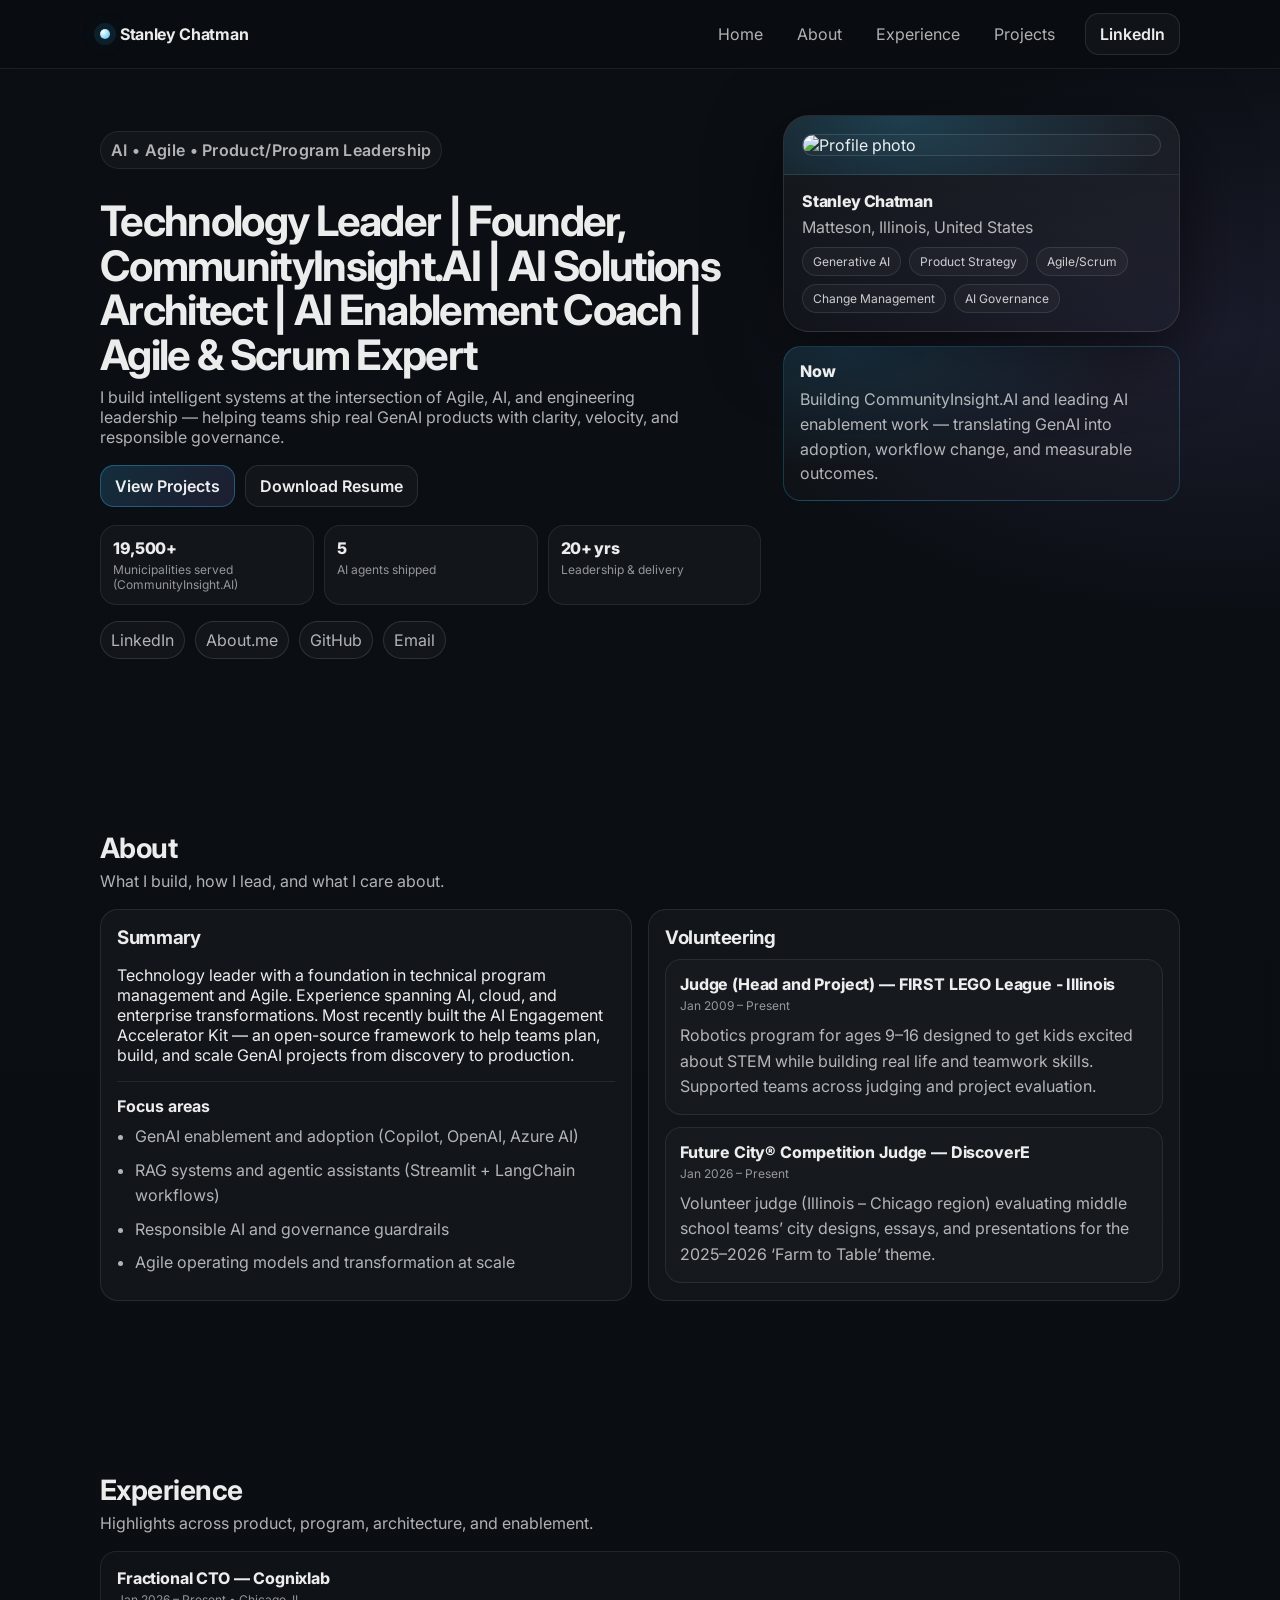
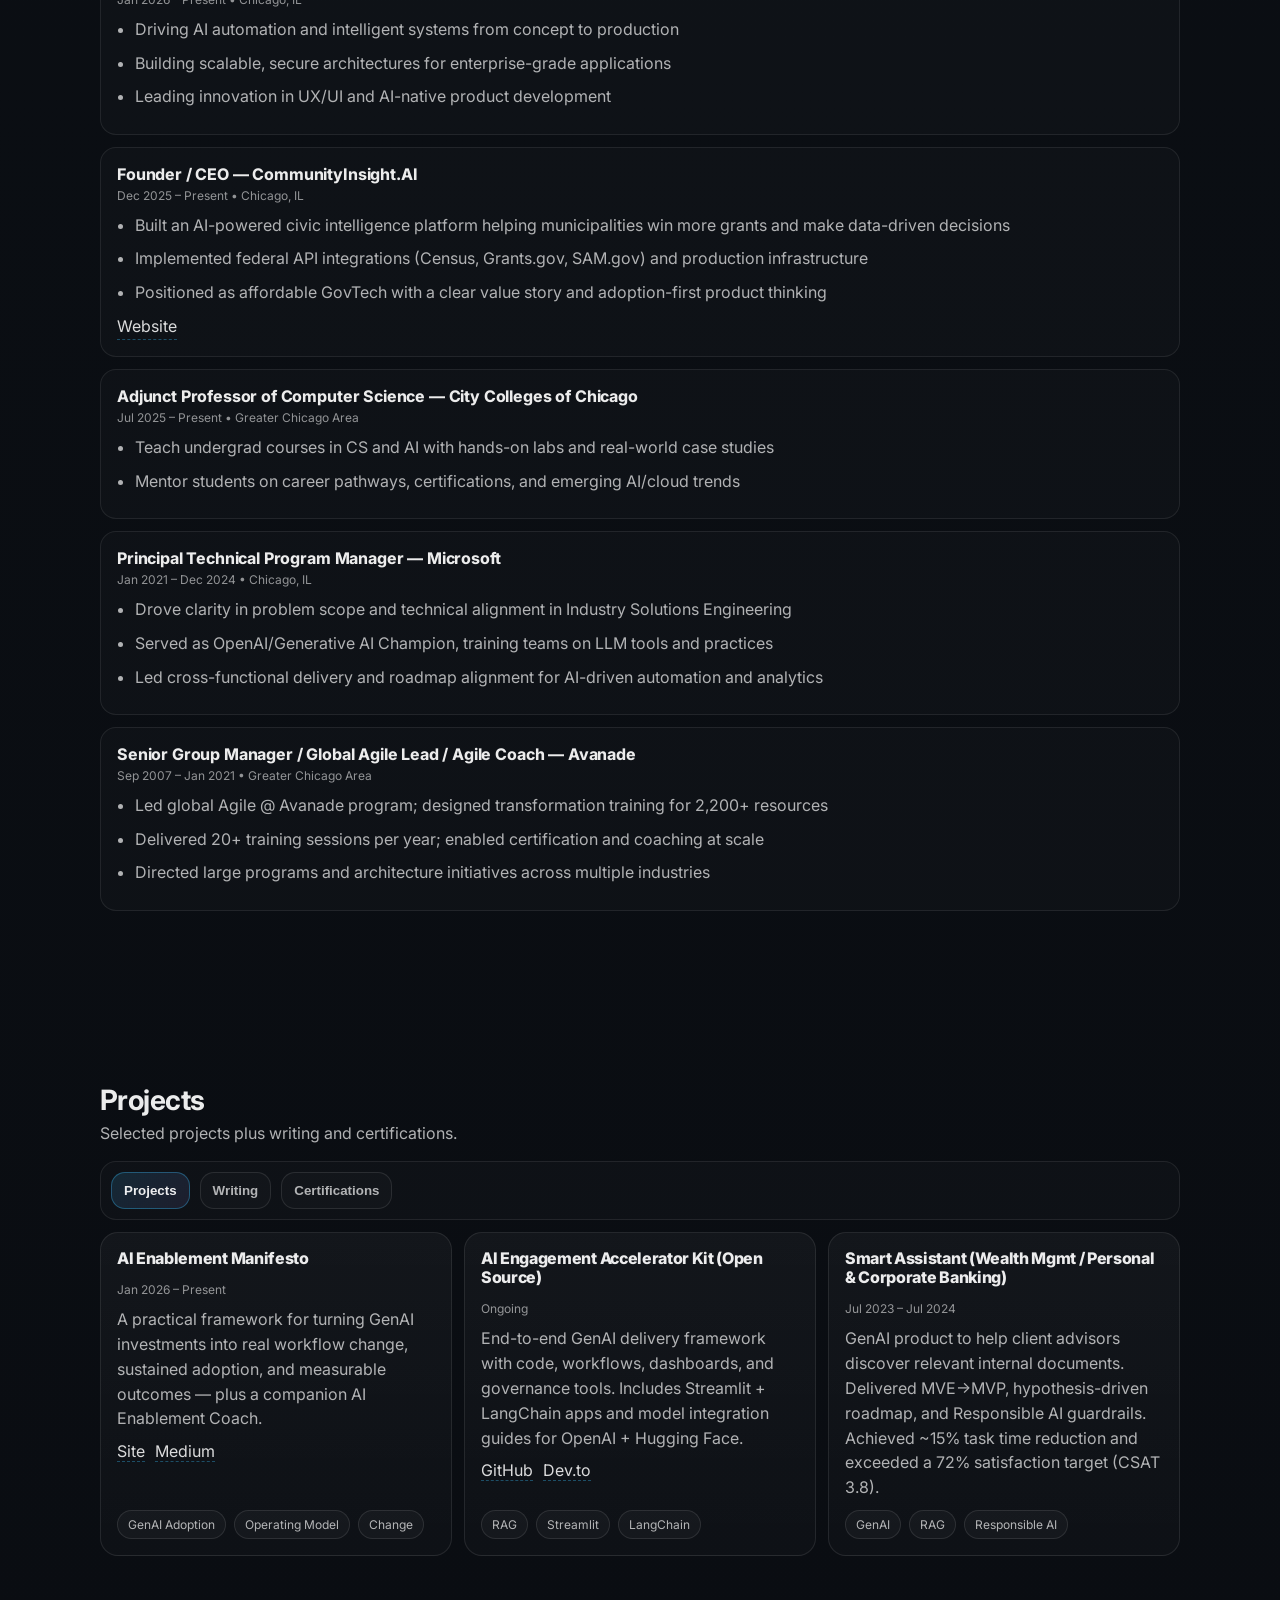
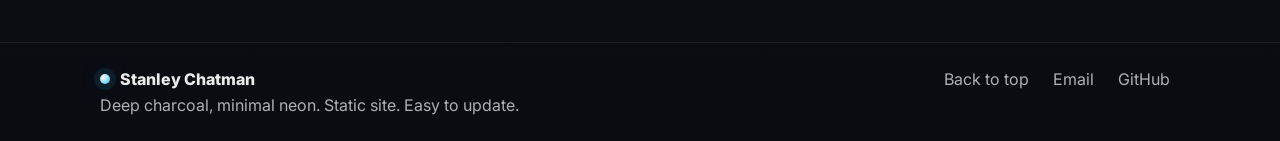
==== index.html @ bc1e492d "Add files via upload" ====
<!doctype html>
<html lang="en">
<head>
  <meta charset="utf-8" />
  <meta name="viewport" content="width=device-width,initial-scale=1" />
  <title>Stanley Chatman — Portfolio</title>
  <meta name="description" content="Technology Leader | Founder, CommunityInsight.AI | AI Solutions Architect | AI Enablement Coach" />
  <link rel="preconnect" href="https://fonts.googleapis.com">
  <link rel="preconnect" href="https://fonts.gstatic.com" crossorigin>
  <link href="https://fonts.googleapis.com/css2?family=Inter:wght@400;500;600;700&display=swap" rel="stylesheet">
  <link rel="stylesheet" href="./styles.css" />
</head>
<body>
  <div class="bg-grid" aria-hidden="true"></div>

  <header class="topbar" id="top">
    <div class="container topbar__inner">
      <a class="brand" href="#top" aria-label="Go to top">
        <span class="brand__dot"></span>
        <span class="brand__text">Stanley Chatman</span>
      </a>

      <nav class="nav" aria-label="Primary">
        <button class="nav__toggle" id="navToggle" aria-expanded="false" aria-controls="navMenu">
          <span class="nav__toggleLines" aria-hidden="true"></span>
          <span class="sr-only">Toggle menu</span>
        </button>

        <ul class="nav__menu" id="navMenu">
          <li><a class="nav__link" href="#home">Home</a></li>
          <li><a class="nav__link" href="#about">About</a></li>
          <li><a class="nav__link" href="#experience">Experience</a></li>
          <li><a class="nav__link" href="#projects">Projects</a></li>
          <li class="nav__cta">
            <a class="btn btn--ghost" href="https://www.linkedin.com/in/stanchatman/" target="_blank" rel="noreferrer">LinkedIn</a>
          </li>
        </ul>
      </nav>
    </div>
  </header>

  <main>
    <!-- HERO / HOME -->
    <section class="section hero" id="home">
      <div class="container hero__grid">
        <div class="hero__left">
          <p class="kicker">AI • Agile • Product/Program Leadership</p>
          <h1 class="hero__title" id="headline"></h1>
          <p class="hero__subtitle" id="summaryBlurb"></p>

          <div class="hero__buttons">
            <a class="btn btn--primary" href="#projects">View Projects</a>
            <a class="btn btn--ghost" id="resumeLink" href="#" target="_blank" rel="noreferrer">Download Resume</a>
          </div>

          <div class="stats" id="stats"></div>

          <div class="hero__links">
            <a class="chip" id="linkLinkedIn" href="#" target="_blank" rel="noreferrer">LinkedIn</a>
            <a class="chip" id="linkAboutMe" href="#" target="_blank" rel="noreferrer">About.me</a>
            <a class="chip" id="linkGitHub" href="#" target="_blank" rel="noreferrer">GitHub</a>
            <a class="chip" id="linkEmail" href="#" rel="noreferrer">Email</a>
          </div>
        </div>

        <aside class="hero__right">
          <div class="profileCard">
            <div class="profileCard__imgWrap">
              <img id="profileImg" class="profileCard__img" src="./assets/profile-placeholder.svg" alt="Profile photo" loading="lazy" />
            </div>
            <div class="profileCard__meta">
              <div class="profileCard__name">Stanley Chatman</div>
              <div class="profileCard__loc" id="location"></div>
              <div class="profileCard__tags" id="topSkills"></div>
            </div>
          </div>

          <div class="callout">
            <div class="callout__title">Now</div>
            <div class="callout__body" id="nowLine"></div>
          </div>
        </aside>
      </div>
    </section>

    <!-- ABOUT -->
    <section class="section" id="about">
      <div class="container">
        <div class="sectionHeader">
          <h2>About</h2>
          <p>What I build, how I lead, and what I care about.</p>
        </div>

        <div class="grid2">
          <div class="card">
            <h3>Summary</h3>
            <p id="aboutSummary"></p>
            <div class="divider"></div>
            <h4>Focus areas</h4>
            <ul class="bullets" id="focusAreas"></ul>
          </div>

          <div class="card">
            <h3>Volunteering</h3>
            <div class="timeline" id="volunteering"></div>
          </div>
        </div>
      </div>
    </section>

    <!-- EXPERIENCE -->
    <section class="section" id="experience">
      <div class="container">
        <div class="sectionHeader">
          <h2>Experience</h2>
          <p>Highlights across product, program, architecture, and enablement.</p>
        </div>

        <div class="timeline timeline--wide" id="experienceTimeline"></div>
      </div>
    </section>

    <!-- PROJECTS -->
    <section class="section" id="projects">
      <div class="container">
        <div class="sectionHeader">
          <h2>Projects</h2>
          <p>Selected projects plus writing and certifications.</p>
        </div>

        <div class="tabs" role="tablist" aria-label="Projects tabs">
          <button class="tab is-active" role="tab" aria-selected="true" aria-controls="panel-projects" id="tab-projects">Projects</button>
          <button class="tab" role="tab" aria-selected="false" aria-controls="panel-writing" id="tab-writing">Writing</button>
          <button class="tab" role="tab" aria-selected="false" aria-controls="panel-certs" id="tab-certs">Certifications</button>
        </div>

        <div class="tabPanels">
          <section class="tabPanel is-active" role="tabpanel" id="panel-projects" aria-labelledby="tab-projects">
            <div class="cardsGrid" id="projectsGrid"></div>
          </section>

          <section class="tabPanel" role="tabpanel" id="panel-writing" aria-labelledby="tab-writing">
            <div class="grid2">
              <div class="card">
                <h3>Medium</h3>
                <div class="list" id="mediumList"></div>
              </div>
              <div class="card">
                <h3>Scrum.org Blog</h3>
                <div class="list" id="scrumBlogList"></div>
              </div>
            </div>

            <div class="card" style="margin-top:16px;">
              <h3>Other Writing</h3>
              <div class="list" id="otherWriting"></div>
            </div>
          </section>

          <section class="tabPanel" role="tabpanel" id="panel-certs" aria-labelledby="tab-certs">
            <div class="card">
              <h3>Licenses & Certifications</h3>
              <div class="certGrid" id="certsGrid"></div>
            </div>
          </section>
        </div>
      </div>
    </section>

    <!-- FOOTER -->
    <footer class="footer">
      <div class="container footer__inner">
        <div class="footer__left">
          <div class="footer__brand">
            <span class="brand__dot"></span>
            <span>Stanley Chatman</span>
          </div>
          <p class="muted">Deep charcoal, minimal neon. Static site. Easy to update.</p>
        </div>

        <div class="footer__right">
          <a class="mutedLink" href="#top">Back to top</a>
          <a class="mutedLink" id="footerEmail" href="#">Email</a>
          <a class="mutedLink" href="https://github.com/stanchat" target="_blank" rel="noreferrer">GitHub</a>
        </div>
      </div>
    </footer>
  </main>

  <script src="./data.js"></script>
  <script src="./script.js"></script>
</body>
</html>
---- styles.css ----
/* =========
   Theme
=========== */
:root{
  --bg: #0b0f14;           /* deep charcoal */
  --bg2: #0a0d12;
  --card: rgba(255,255,255,.04);
  --card2: rgba(255,255,255,.06);
  --border: rgba(255,255,255,.10);
  --text: rgba(255,255,255,.92);
  --muted: rgba(255,255,255,.68);
  --muted2: rgba(255,255,255,.55);

  --neon: #38bdf8;         /* minimal neon accent (cyan) */
  --neon2:#a78bfa;         /* subtle secondary (violet) */

  --shadow: 0 18px 70px rgba(0,0,0,.55);
  --radius: 18px;
  --radius2: 26px;

  --max: 1120px;
  --font: Inter, ui-sans-serif, system-ui, -apple-system, Segoe UI, Roboto, Helvetica, Arial, "Apple Color Emoji", "Segoe UI Emoji";
}

*{box-sizing:border-box}
html{scroll-behavior:smooth}
body{
  margin:0;
  font-family:var(--font);
  color:var(--text);
  background: radial-gradient(1000px 600px at 20% -10%, rgba(56,189,248,.14), transparent 55%),
              radial-gradient(900px 520px at 95% 10%, rgba(167,139,250,.10), transparent 55%),
              linear-gradient(180deg, var(--bg), var(--bg2));
  min-height:100vh;
}

a{color:inherit;text-decoration:none}
a:focus-visible, button:focus-visible{outline:2px solid var(--neon); outline-offset:3px;border-radius:10px}

.container{max-width:var(--max); margin:0 auto; padding:0 20px}
.section{padding:86px 0}
.sectionHeader{margin-bottom:18px}
.sectionHeader h2{margin:0 0 6px; font-size:28px; letter-spacing:-.02em}
.sectionHeader p{margin:0; color:var(--muted)}

.sr-only{position:absolute; width:1px; height:1px; padding:0; margin:-1px; overflow:hidden; clip:rect(0,0,0,0); white-space:nowrap; border:0}

/* subtle background grid */
.bg-grid{
  position:fixed; inset:0; pointer-events:none; opacity:.45;
  background-image:
    linear-gradient(rgba(255,255,255,.045) 1px, transparent 1px),
    linear-gradient(90deg, rgba(255,255,255,.045) 1px, transparent 1px);
  background-size: 46px 46px;
  mask-image: radial-gradient(closest-side at 50% 0%, rgba(0,0,0,.70), transparent 85%);
}

/* =========
   Topbar / Nav
=========== */
.topbar{
  position:sticky; top:0; z-index:20;
  backdrop-filter: blur(12px);
  background: rgba(10,13,18,.55);
  border-bottom:1px solid rgba(255,255,255,.08);
}
.topbar__inner{display:flex; align-items:center; justify-content:space-between; height:68px}
.brand{display:flex; align-items:center; gap:10px}
.brand__dot{
  width:10px; height:10px; border-radius:50%;
  background: radial-gradient(circle at 30% 30%, #fff, var(--neon));
  box-shadow: 0 0 0 6px rgba(56,189,248,.10), 0 0 28px rgba(56,189,248,.18);
}
.brand__text{font-weight:700; letter-spacing:-.02em}

.nav__toggle{display:none; background:transparent; border:0; color:var(--text); cursor:pointer; padding:10px}
.nav__toggleLines{
  display:block; width:22px; height:2px; background:var(--text); position:relative; border-radius:2px;
}
.nav__toggleLines::before, .nav__toggleLines::after{
  content:""; position:absolute; left:0; width:22px; height:2px; background:var(--text); border-radius:2px;
}
.nav__toggleLines::before{top:-7px}
.nav__toggleLines::after{top:7px}

.nav__menu{display:flex; align-items:center; gap:14px; list-style:none; margin:0; padding:0}
.nav__link{
  padding:10px 10px; border-radius:12px; color:var(--muted);
}
.nav__link:hover{color:var(--text); background:rgba(255,255,255,.06)}
.nav__cta{margin-left:6px}

/* =========
   Buttons / Chips
=========== */
.btn{
  display:inline-flex; align-items:center; justify-content:center;
  padding:10px 14px;
  border-radius:14px;
  border:1px solid var(--border);
  background: rgba(255,255,255,.04);
  color:var(--text);
  font-weight:600;
  cursor:pointer;
  transition: transform .12s ease, background .12s ease, border-color .12s ease;
}
.btn:hover{transform: translateY(-1px); background: rgba(255,255,255,.06); border-color: rgba(255,255,255,.18)}
.btn--primary{
  background: linear-gradient(135deg, rgba(56,189,248,.18), rgba(167,139,250,.12));
  border-color: rgba(56,189,248,.35);
}
.btn--primary:hover{border-color: rgba(56,189,248,.55)}
.btn--ghost{background: rgba(255,255,255,.03)}

.chip{
  display:inline-flex; align-items:center; gap:8px;
  padding:8px 10px;
  border-radius:999px;
  border:1px solid rgba(255,255,255,.12);
  color:var(--muted);
  background: rgba(255,255,255,.03);
}
.chip:hover{color:var(--text); border-color: rgba(56,189,248,.35)}

/* =========
   Hero
=========== */
.hero{padding-top:46px}
.hero__grid{display:grid; grid-template-columns: 1.25fr .75fr; gap:22px; align-items:start}
.kicker{
  display:inline-flex; gap:10px; align-items:center;
  color:var(--muted); font-weight:600; letter-spacing:.02em;
  background: rgba(255,255,255,.03);
  border:1px solid rgba(255,255,255,.08);
  padding:8px 10px; border-radius:999px;
}
.hero__title{margin:14px 0 10px; font-size:42px; line-height:1.06; letter-spacing:-.04em}
.hero__subtitle{margin:0 0 18px; color:var(--muted); max-width:60ch}
.hero__buttons{display:flex; gap:10px; flex-wrap:wrap; margin-bottom:18px}

.stats{display:grid; grid-template-columns: repeat(3, minmax(0,1fr)); gap:10px; margin: 16px 0}
.stat{
  padding:12px; border-radius:16px; background: rgba(255,255,255,.03);
  border:1px solid rgba(255,255,255,.08);
}
.stat__value{font-weight:800; letter-spacing:-.02em}
.stat__label{color:var(--muted2); font-size:12px; margin-top:4px}

.hero__links{display:flex; flex-wrap:wrap; gap:10px}

/* profile */
.profileCard{
  background: linear-gradient(180deg, rgba(255,255,255,.05), rgba(255,255,255,.02));
  border:1px solid rgba(255,255,255,.10);
  border-radius: var(--radius2);
  box-shadow: var(--shadow);
  overflow:hidden;
}
.profileCard__imgWrap{
  position:relative;
  padding:18px;
  border-bottom:1px solid rgba(255,255,255,.08);
  background: radial-gradient(450px 240px at 30% 0%, rgba(56,189,248,.22), transparent 60%);
}
.profileCard__img{
  width:100%; height:auto; border-radius: 18px; display:block;
  border:1px solid rgba(255,255,255,.12);
  background: rgba(255,255,255,.02);
}
.profileCard__meta{padding:16px 18px 18px}
.profileCard__name{font-weight:800; letter-spacing:-.02em; margin-bottom:6px}
.profileCard__loc{color:var(--muted); margin-bottom:10px}
.profileCard__tags{display:flex; flex-wrap:wrap; gap:8px}
.tag{
  font-size:12px; color: rgba(255,255,255,.78);
  padding:6px 10px; border-radius:999px;
  border:1px solid rgba(255,255,255,.10);
  background: rgba(255,255,255,.03);
}

/* callout */
.callout{
  margin-top:14px;
  padding:14px 16px;
  border-radius: var(--radius);
  border:1px solid rgba(56,189,248,.22);
  background: radial-gradient(520px 220px at 15% 0%, rgba(56,189,248,.14), transparent 55%),
              rgba(255,255,255,.02);
}
.callout__title{font-weight:800; margin-bottom:6px}
.callout__body{color:var(--muted); line-height:1.55}

/* =========
   Cards / Layout
=========== */
.card{
  background: rgba(255,255,255,.03);
  border:1px solid rgba(255,255,255,.09);
  border-radius: var(--radius);
  padding:16px 16px;
}
.card h3{margin:0 0 10px; letter-spacing:-.02em}
.card h4{margin:14px 0 8px}
.divider{height:1px; background: rgba(255,255,255,.08); margin:14px 0}
.grid2{display:grid; grid-template-columns: 1fr 1fr; gap:16px}

.bullets{margin:0; padding-left:18px; color:var(--muted); line-height:1.6}
.bullets li{margin:8px 0}

/* timeline */
.timeline{display:flex; flex-direction:column; gap:12px}
.tlItem{
  padding:14px 14px;
  border-radius: 16px;
  border:1px solid rgba(255,255,255,.08);
  background: rgba(255,255,255,.02);
}
.tlItem__top{display:flex; align-items:flex-start; justify-content:space-between; gap:12px}
.tlItem__title{font-weight:750; letter-spacing:-.01em}
.tlItem__meta{color:var(--muted2); font-size:12px; margin-top:4px}
.tlItem__when{color:var(--muted2); font-size:12px; white-space:nowrap}
.tlItem__desc{margin-top:10px; color:var(--muted); line-height:1.6}
.timeline--wide .tlItem{padding:16px 16px}

/* cards grid */
.cardsGrid{
  display:grid;
  grid-template-columns: repeat(3, minmax(0,1fr));
  gap:12px;
}
.projectCard{
  border-radius: var(--radius);
  border:1px solid rgba(255,255,255,.09);
  background: linear-gradient(180deg, rgba(255,255,255,.04), rgba(255,255,255,.02));
  padding:16px;
  display:flex; flex-direction:column; gap:10px;
  min-height: 190px;
}
.projectCard__title{font-weight:800; letter-spacing:-.02em; line-height:1.2}
.projectCard__desc{color:var(--muted); line-height:1.55; margin:0}
.projectCard__meta{display:flex; flex-wrap:wrap; gap:8px; margin-top:auto}
.pill{
  font-size:12px; color:var(--muted);
  padding:6px 10px; border-radius:999px;
  border:1px solid rgba(255,255,255,.10);
  background: rgba(255,255,255,.03);
}
.projectCard__links{display:flex; gap:10px; flex-wrap:wrap}
.link{
  color: rgba(255,255,255,.85);
  border-bottom: 1px dashed rgba(56,189,248,.35);
}
.link:hover{color:var(--text); border-bottom-color: rgba(56,189,248,.65)}

.list{display:flex; flex-direction:column; gap:10px}
.listItem{
  padding:12px 12px;
  border-radius: 14px;
  border:1px solid rgba(255,255,255,.08);
  background: rgba(255,255,255,.02);
}
.listItem__title{font-weight:750}
.listItem__meta{color:var(--muted2); font-size:12px; margin-top:4px}
.listItem__link{margin-top:8px; display:inline-block}

/* tabs */
.tabs{
  display:flex; gap:10px; flex-wrap:wrap;
  padding:10px;
  border-radius: 16px;
  border:1px solid rgba(255,255,255,.08);
  background: rgba(255,255,255,.02);
  margin-bottom:12px;
}
.tab{
  border:1px solid rgba(255,255,255,.10);
  background: rgba(255,255,255,.02);
  color:var(--muted);
  padding:10px 12px;
  border-radius: 14px;
  font-weight:700;
  cursor:pointer;
}
.tab.is-active{
  color:var(--text);
  border-color: rgba(56,189,248,.35);
  background: linear-gradient(135deg, rgba(56,189,248,.14), rgba(167,139,250,.10));
}
.tabPanels{min-height: 220px}
.tabPanel{display:none}
.tabPanel.is-active{display:block}

.certGrid{
  display:grid;
  grid-template-columns: repeat(2, minmax(0,1fr));
  gap:10px;
}
.cert{
  padding:12px 12px;
  border-radius: 14px;
  border:1px solid rgba(255,255,255,.08);
  background: rgba(255,255,255,.02);
}
.cert__title{font-weight:750}
.cert__meta{color:var(--muted2); font-size:12px; margin-top:4px}

/* footer */
.footer{
  border-top:1px solid rgba(255,255,255,.08);
  padding:26px 0;
  background: rgba(10,13,18,.35);
}
.footer__inner{display:flex; justify-content:space-between; gap:14px; flex-wrap:wrap}
.footer__brand{display:flex; align-items:center; gap:10px; font-weight:800}
.muted{color:var(--muted); margin:6px 0 0}
.mutedLink{color:var(--muted); padding:8px 10px; border-radius:12px}
.mutedLink:hover{color:var(--text); background: rgba(255,255,255,.05)}

/* =========
   Responsive
=========== */
@media (max-width: 980px){
  .hero__grid{grid-template-columns:1fr; }
  .stats{grid-template-columns: repeat(3, minmax(0,1fr))}
  .cardsGrid{grid-template-columns: repeat(2, minmax(0,1fr))}
}
@media (max-width: 720px){
  .grid2{grid-template-columns:1fr}
  .cardsGrid{grid-template-columns:1fr}
  .stats{grid-template-columns:1fr}
  .certGrid{grid-template-columns:1fr}
  .nav__toggle{display:inline-flex}
  .nav__menu{
    display:none;
    position:absolute;
    right:20px; top:68px;
    width:min(360px, calc(100vw - 40px));
    flex-direction:column; align-items:stretch;
    padding:12px;
    border-radius: 18px;
    background: rgba(10,13,18,.92);
    border:1px solid rgba(255,255,255,.10);
    box-shadow: var(--shadow);
  }
  .nav__menu.is-open{display:flex}
  .nav__cta{margin-left:0}
}
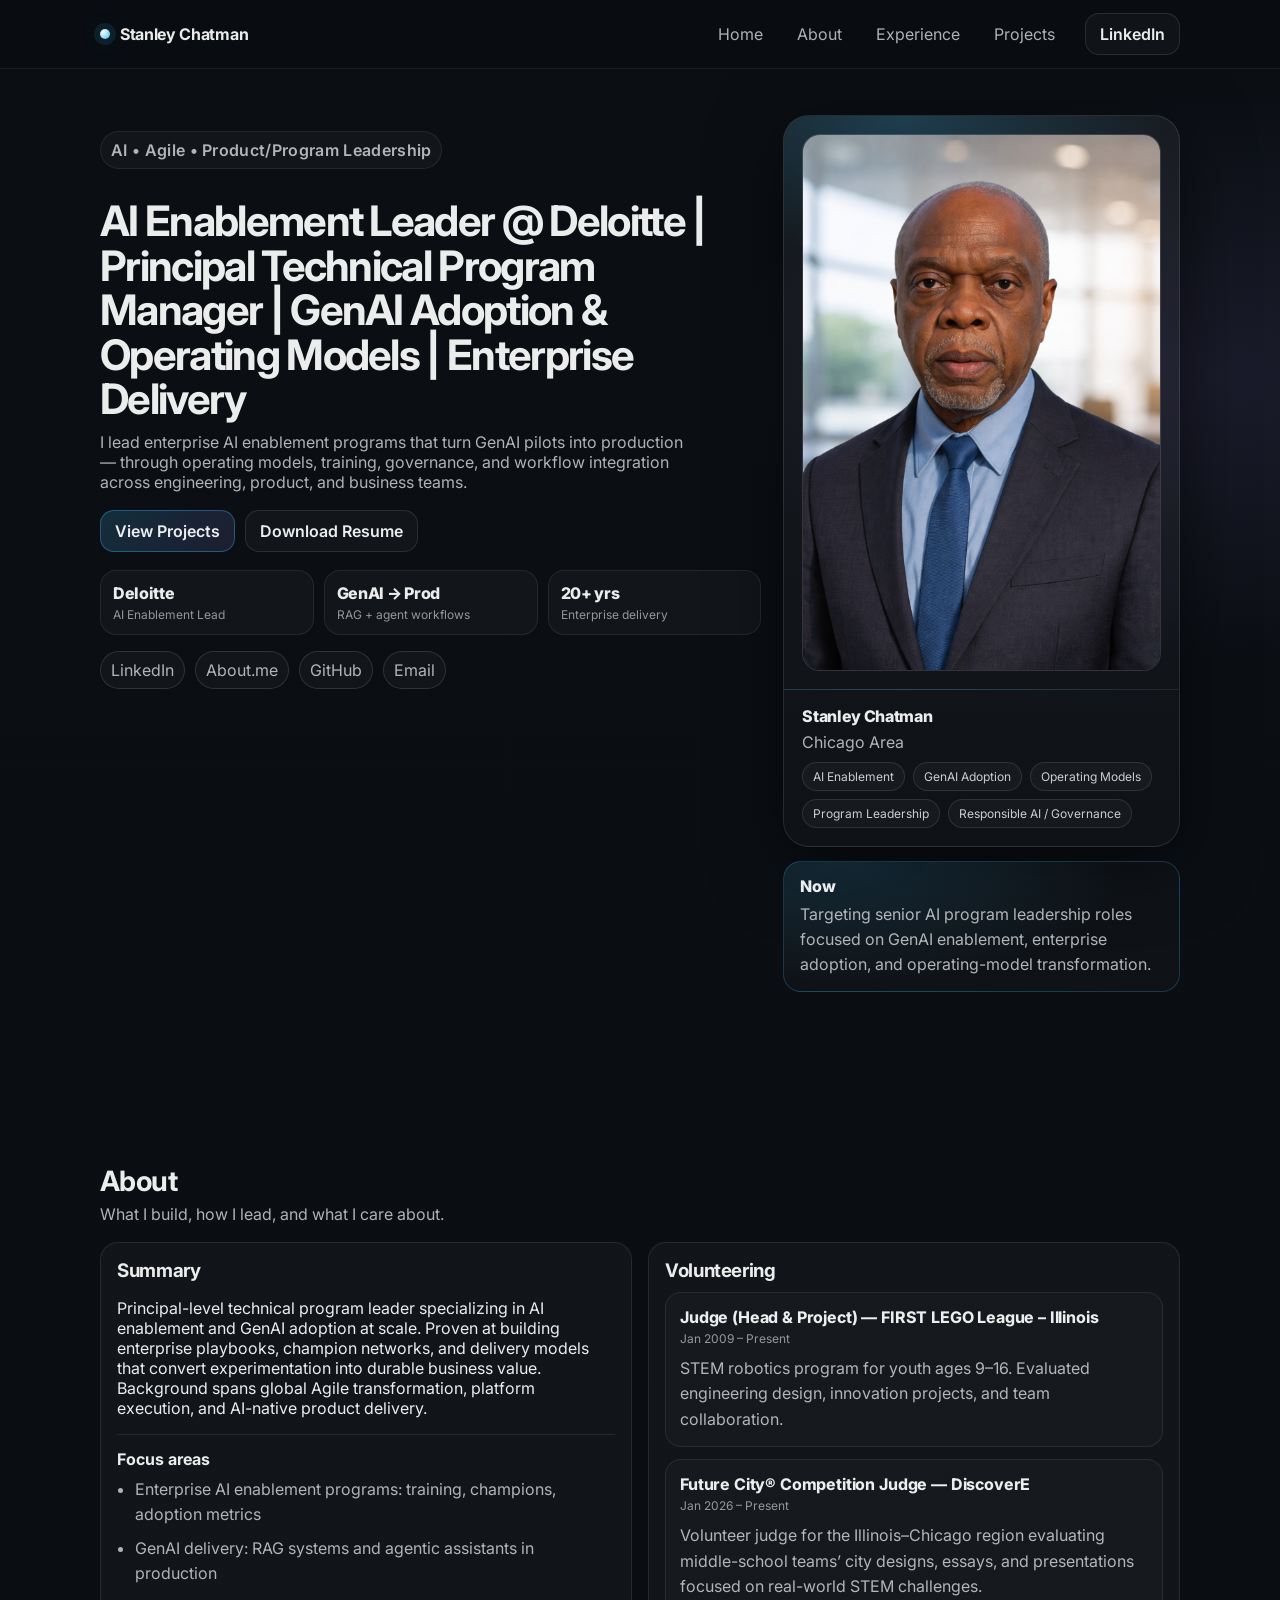
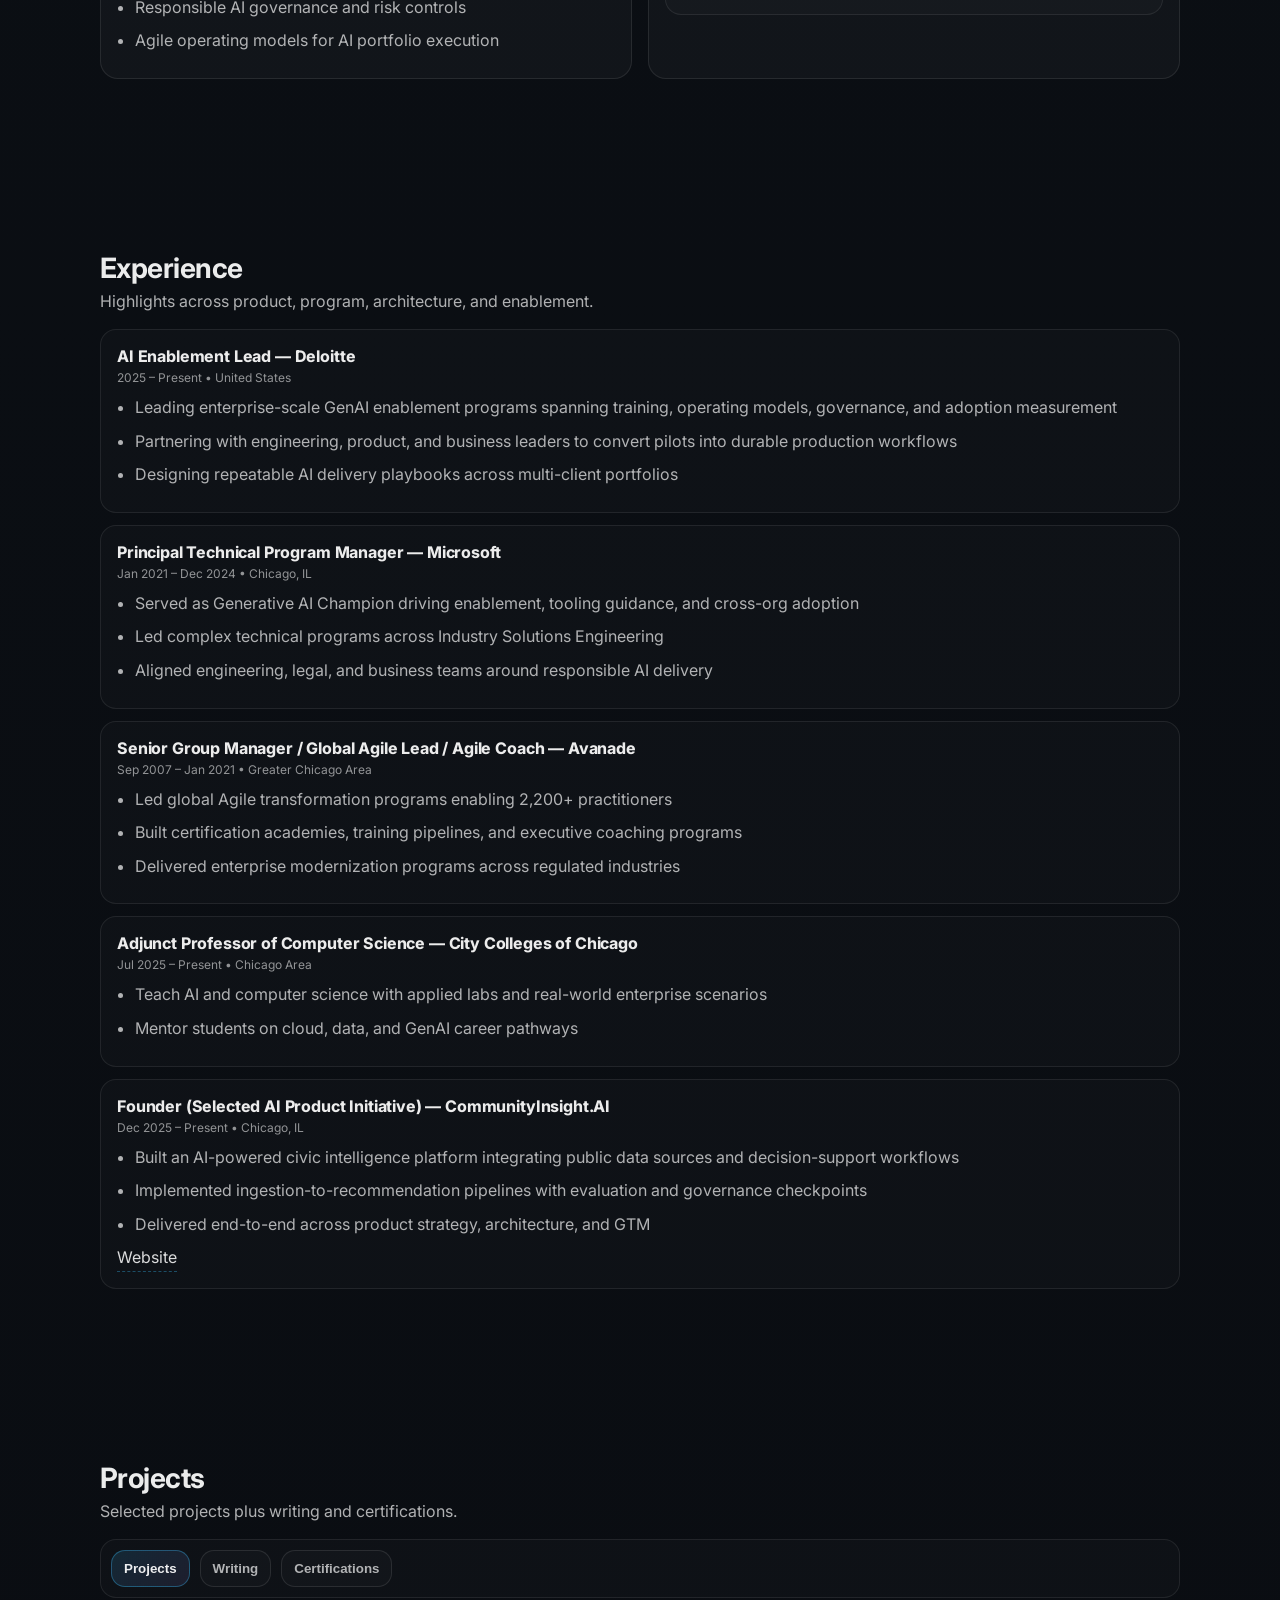
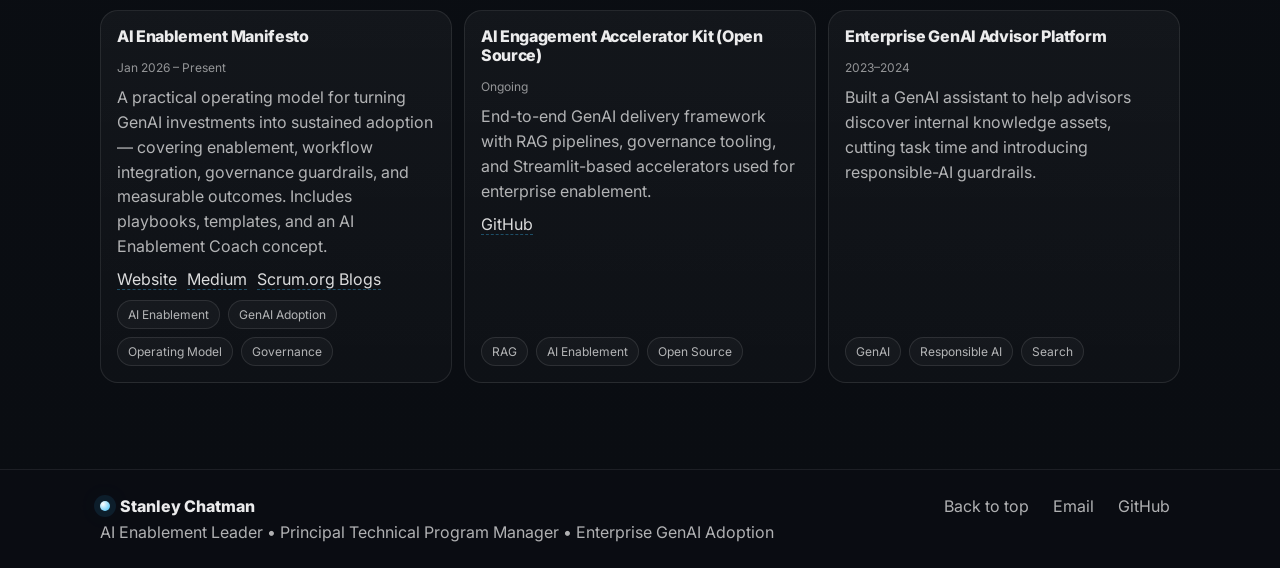
==== commit 32e0996a: "Update index.html" ====
--- a/index.html
+++ b/index.html
@@ -175,7 +175,7 @@
             <span class="brand__dot"></span>
             <span>Stanley Chatman</span>
           </div>
-          <p class="muted">Deep charcoal, minimal neon. Static site. Easy to update.</p>
+          <p class="muted">AI Enablement Leader • Principal Technical Program Manager • Enterprise GenAI Adoption</p>
         </div>
 
         <div class="footer__right">
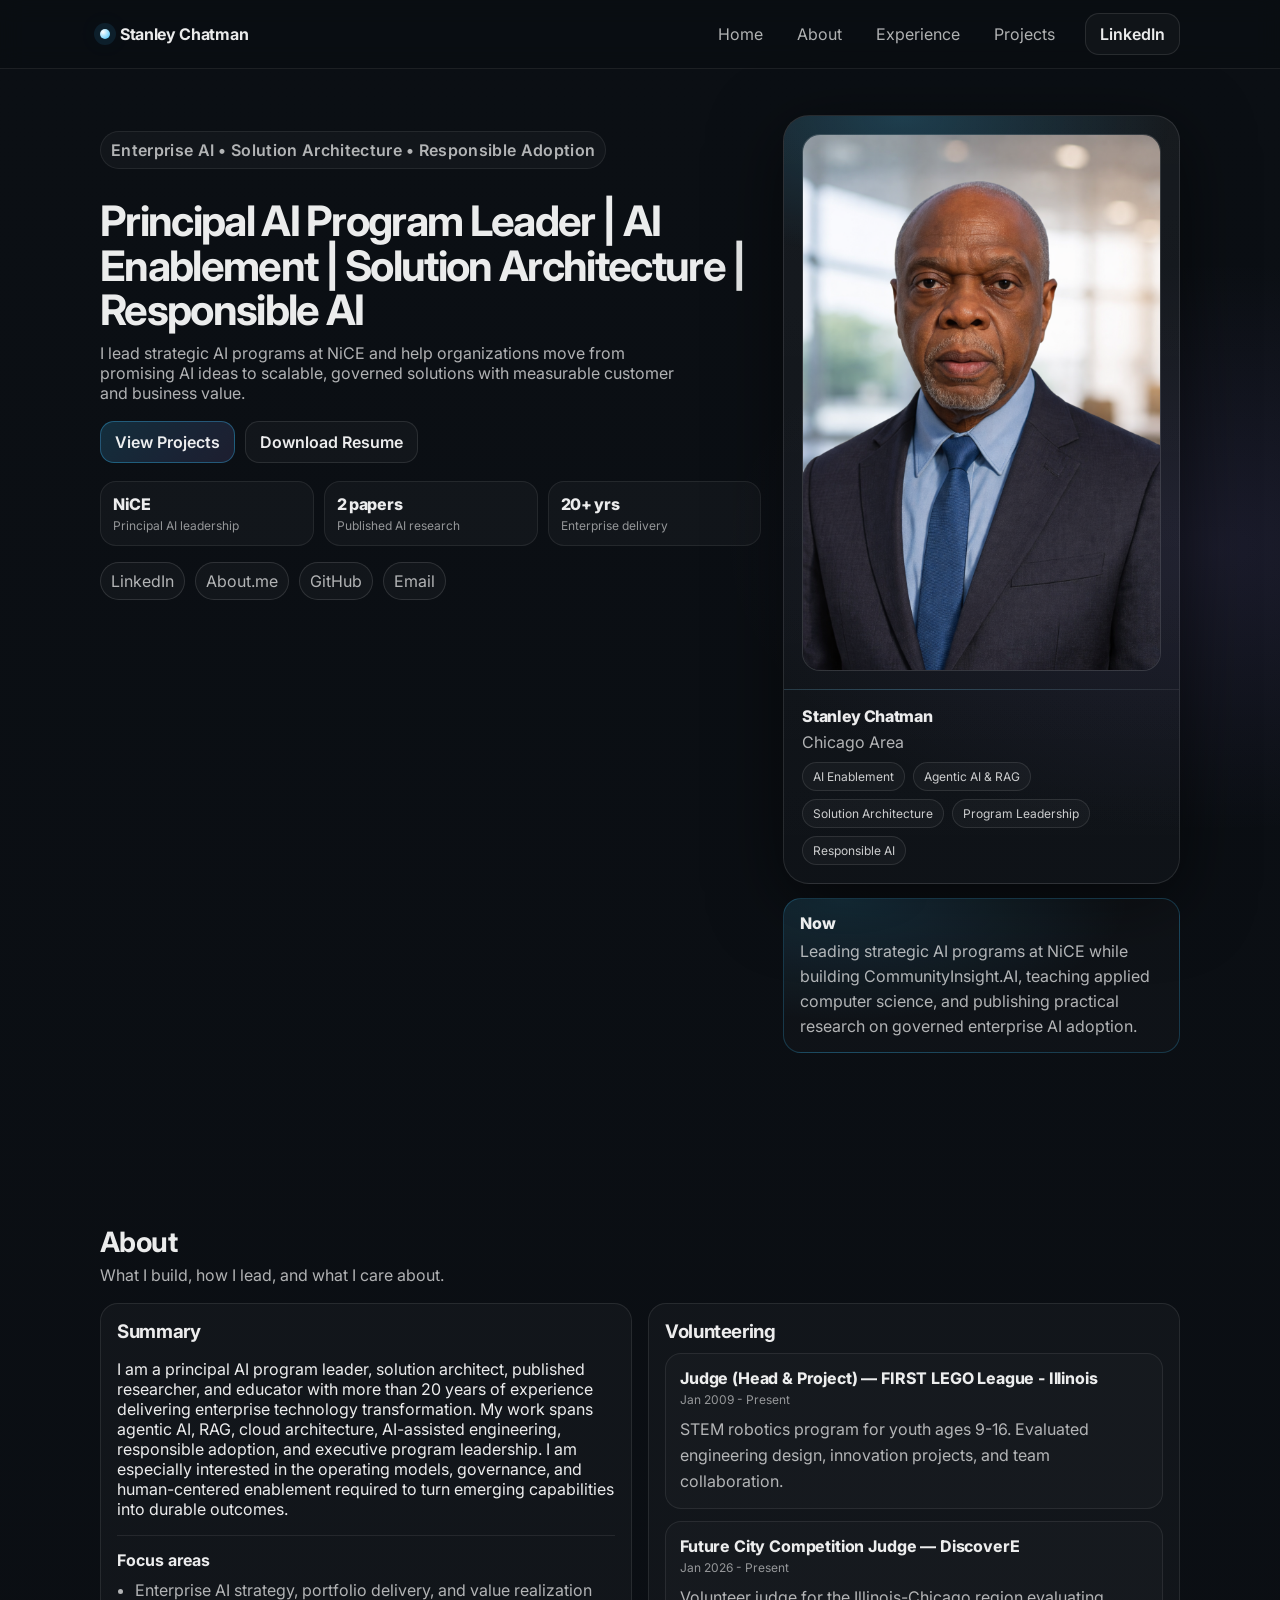
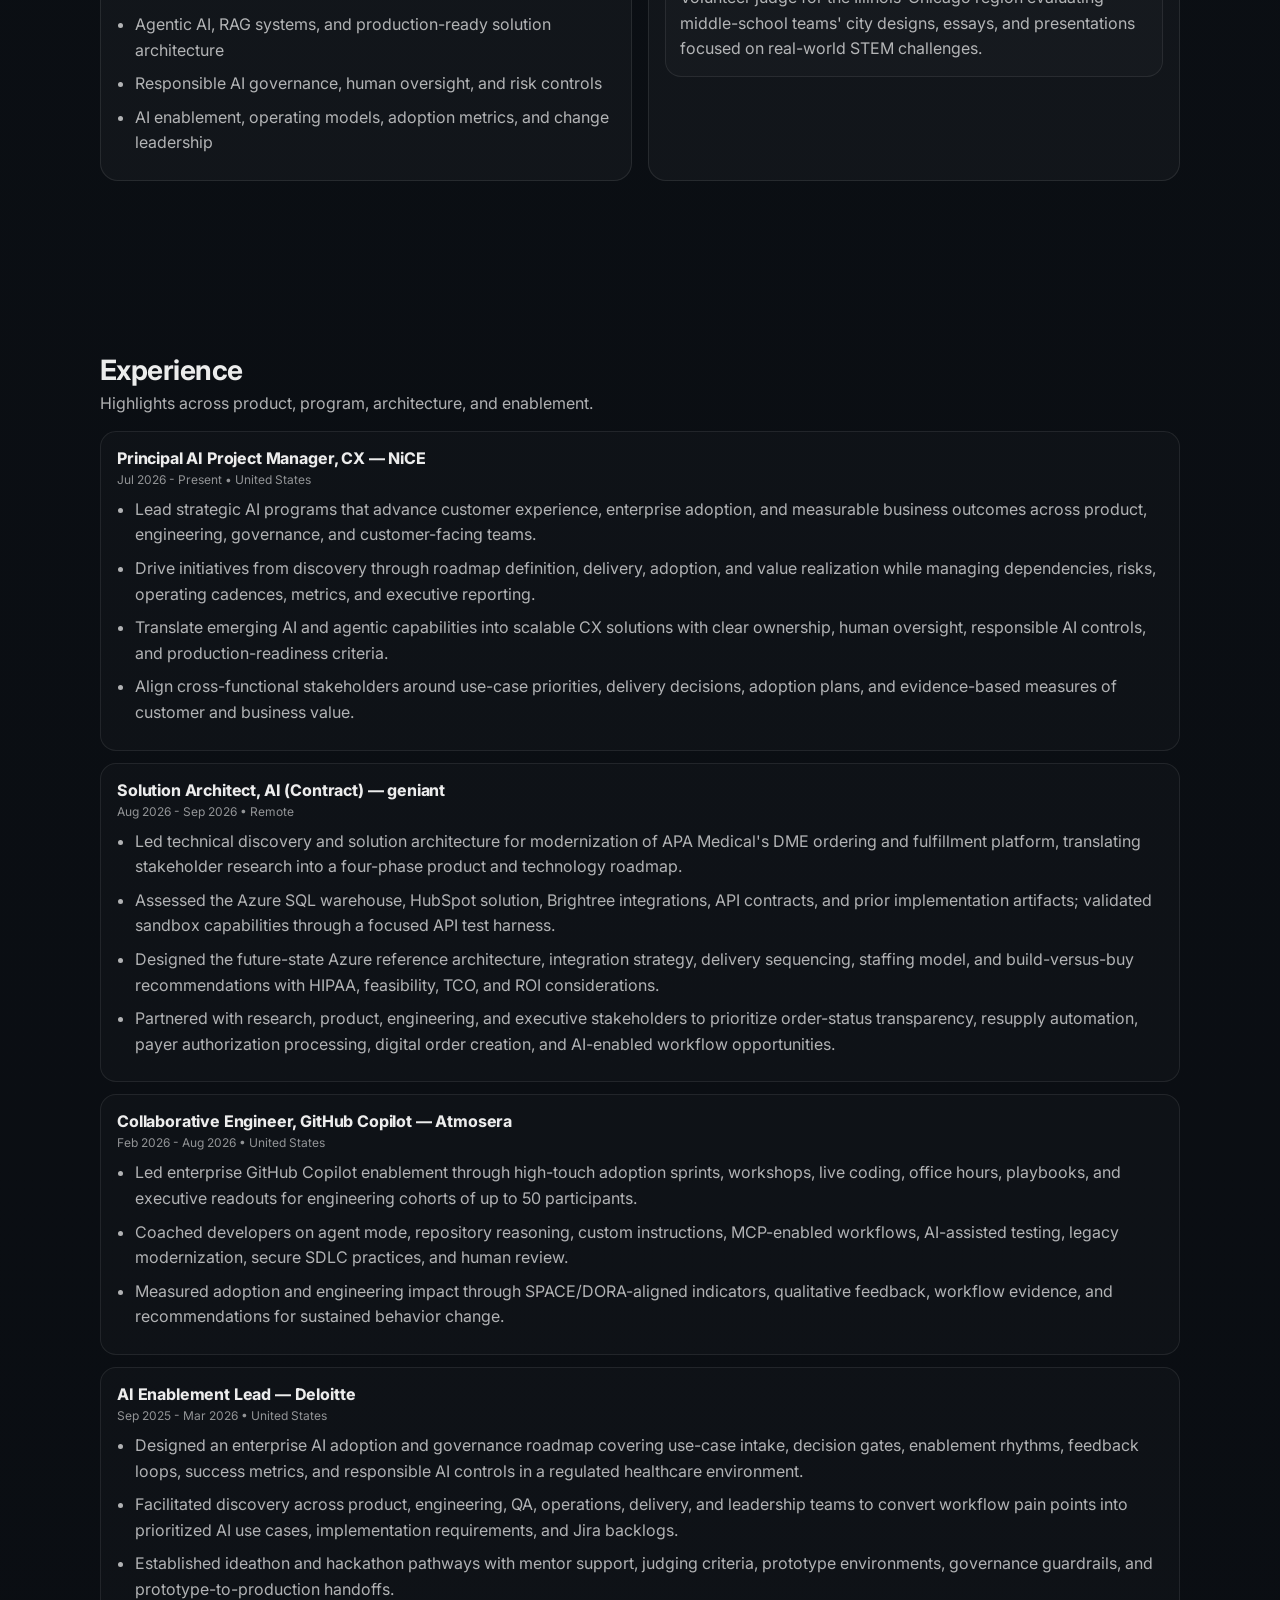
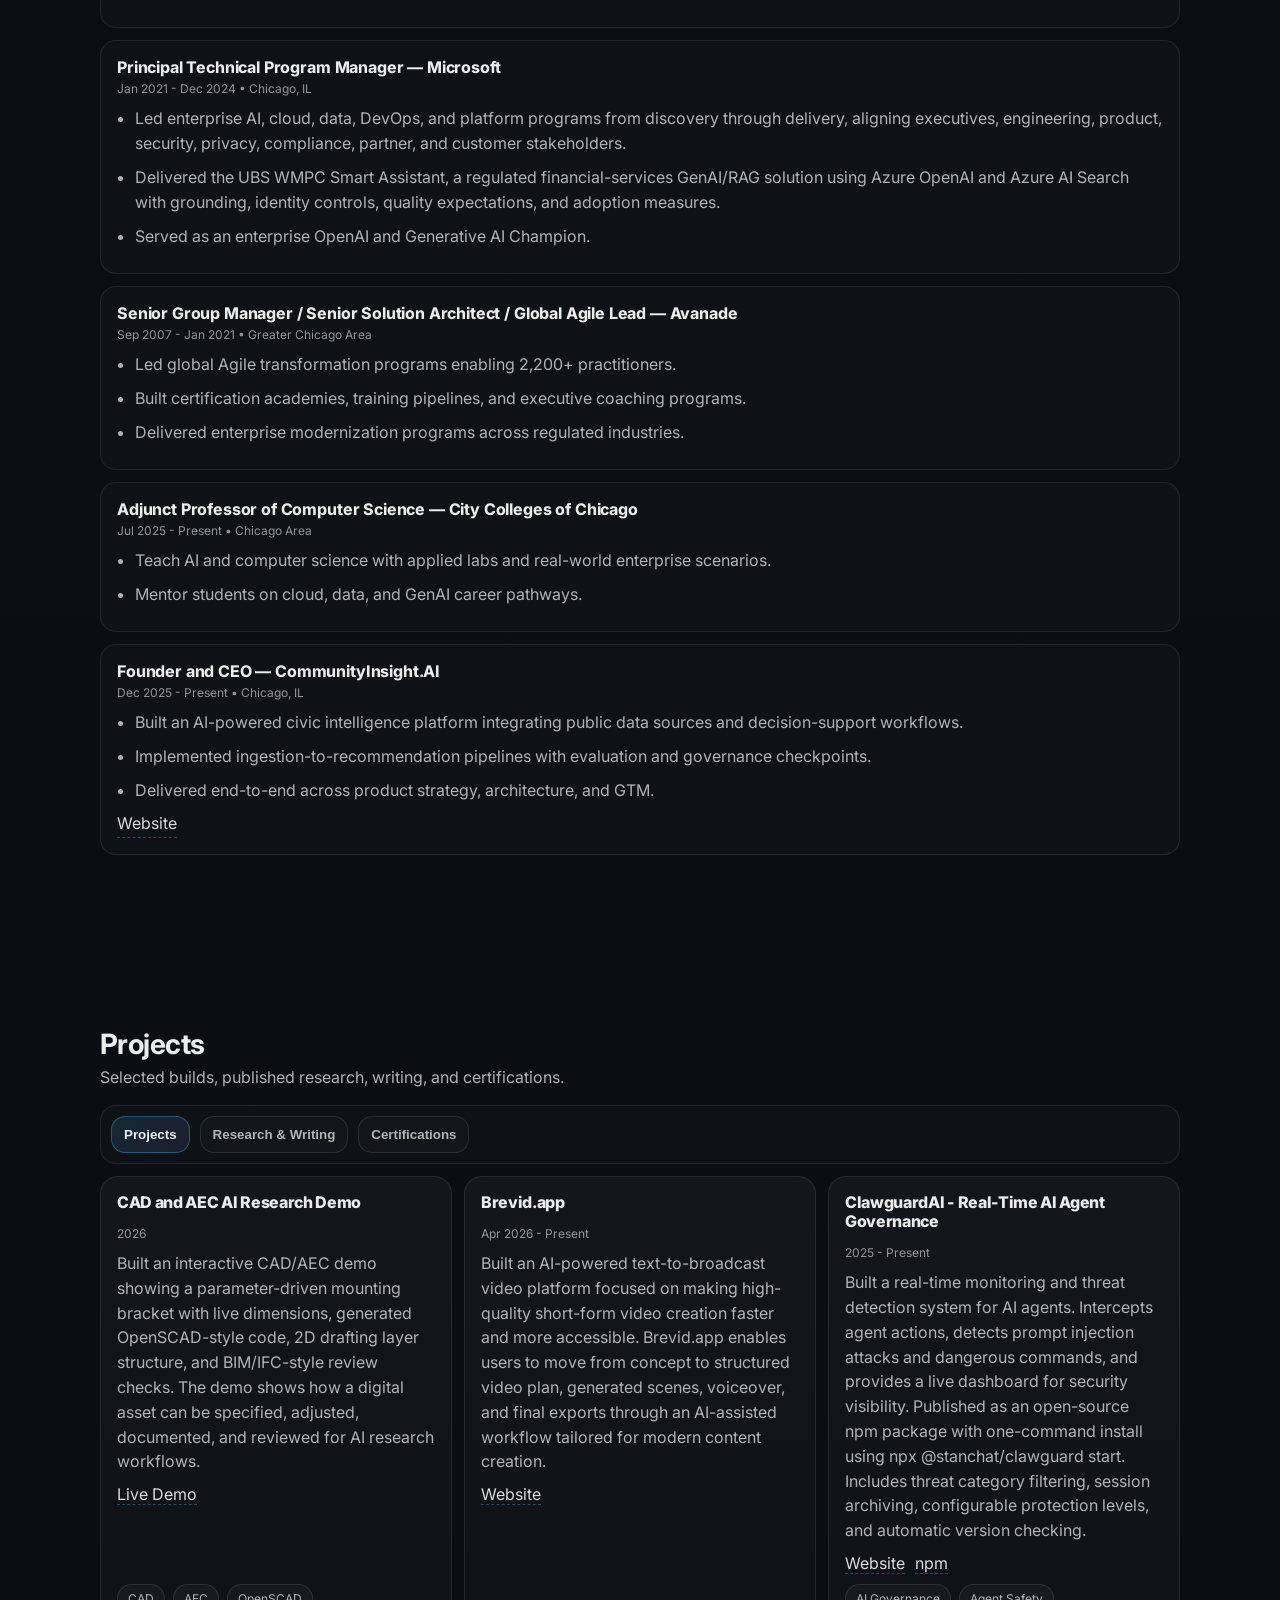
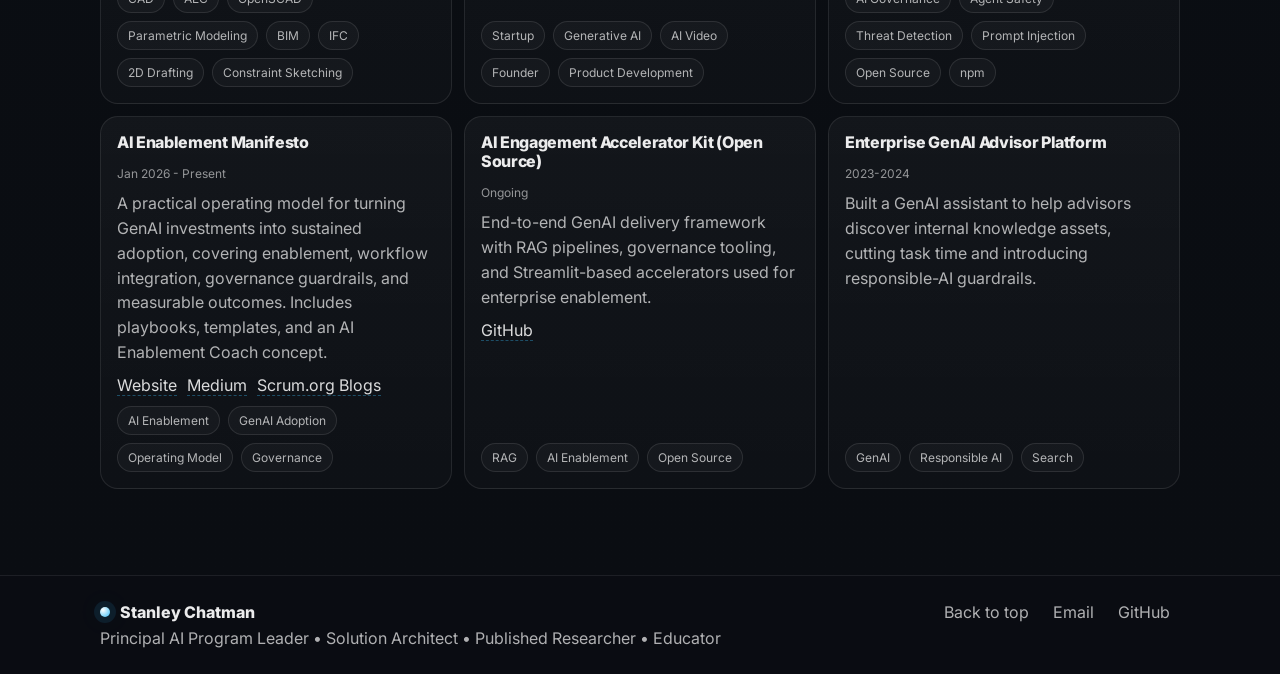
==== commit d7453ec0: "Update portfolio with current roles and publications" ====
--- a/index.html
+++ b/index.html
@@ -4,7 +4,7 @@
   <meta charset="utf-8" />
   <meta name="viewport" content="width=device-width,initial-scale=1" />
   <title>Stanley Chatman — Portfolio</title>
-  <meta name="description" content="Technology Leader | Founder, CommunityInsight.AI | AI Solutions Architect | AI Enablement Coach" />
+  <meta name="description" content="Stanley Chatman is a Principal AI Program Leader, Solution Architect, published researcher, and educator focused on enterprise AI, agentic systems, responsible adoption, and measurable value." />
   <link rel="preconnect" href="https://fonts.googleapis.com">
   <link rel="preconnect" href="https://fonts.gstatic.com" crossorigin>
   <link href="https://fonts.googleapis.com/css2?family=Inter:wght@400;500;600;700&display=swap" rel="stylesheet">
@@ -44,7 +44,7 @@
     <section class="section hero" id="home">
       <div class="container hero__grid">
         <div class="hero__left">
-          <p class="kicker">AI • Agile • Product/Program Leadership</p>
+          <p class="kicker">Enterprise AI • Solution Architecture • Responsible Adoption</p>
           <h1 class="hero__title" id="headline"></h1>
           <p class="hero__subtitle" id="summaryBlurb"></p>
 
@@ -125,12 +125,12 @@
       <div class="container">
         <div class="sectionHeader">
           <h2>Projects</h2>
-          <p>Selected projects plus writing and certifications.</p>
+          <p>Selected builds, published research, writing, and certifications.</p>
         </div>
 
         <div class="tabs" role="tablist" aria-label="Projects tabs">
           <button class="tab is-active" role="tab" aria-selected="true" aria-controls="panel-projects" id="tab-projects">Projects</button>
-          <button class="tab" role="tab" aria-selected="false" aria-controls="panel-writing" id="tab-writing">Writing</button>
+          <button class="tab" role="tab" aria-selected="false" aria-controls="panel-writing" id="tab-writing">Research & Writing</button>
           <button class="tab" role="tab" aria-selected="false" aria-controls="panel-certs" id="tab-certs">Certifications</button>
         </div>
 
@@ -140,19 +140,23 @@
           </section>
 
           <section class="tabPanel" role="tabpanel" id="panel-writing" aria-labelledby="tab-writing">
+            <div class="card" style="margin-bottom:16px;">
+              <h3>Published Research</h3>
+              <div class="list" id="researchList"></div>
+            </div>
             <div class="grid2">
               <div class="card">
-                <h3>Medium</h3>
+                <h3>Selected Writing</h3>
                 <div class="list" id="mediumList"></div>
               </div>
               <div class="card">
-                <h3>Scrum.org Blog</h3>
+                <h3>Professional Profiles</h3>
                 <div class="list" id="scrumBlogList"></div>
               </div>
             </div>
 
             <div class="card" style="margin-top:16px;">
-              <h3>Other Writing</h3>
+              <h3>Research Indexes & Additional Writing</h3>
               <div class="list" id="otherWriting"></div>
             </div>
           </section>
@@ -175,7 +179,7 @@
             <span class="brand__dot"></span>
             <span>Stanley Chatman</span>
           </div>
-          <p class="muted">AI Enablement Leader • Principal Technical Program Manager • Enterprise GenAI Adoption</p>
+          <p class="muted">Principal AI Program Leader • Solution Architect • Published Researcher • Educator</p>
         </div>
 
         <div class="footer__right">
